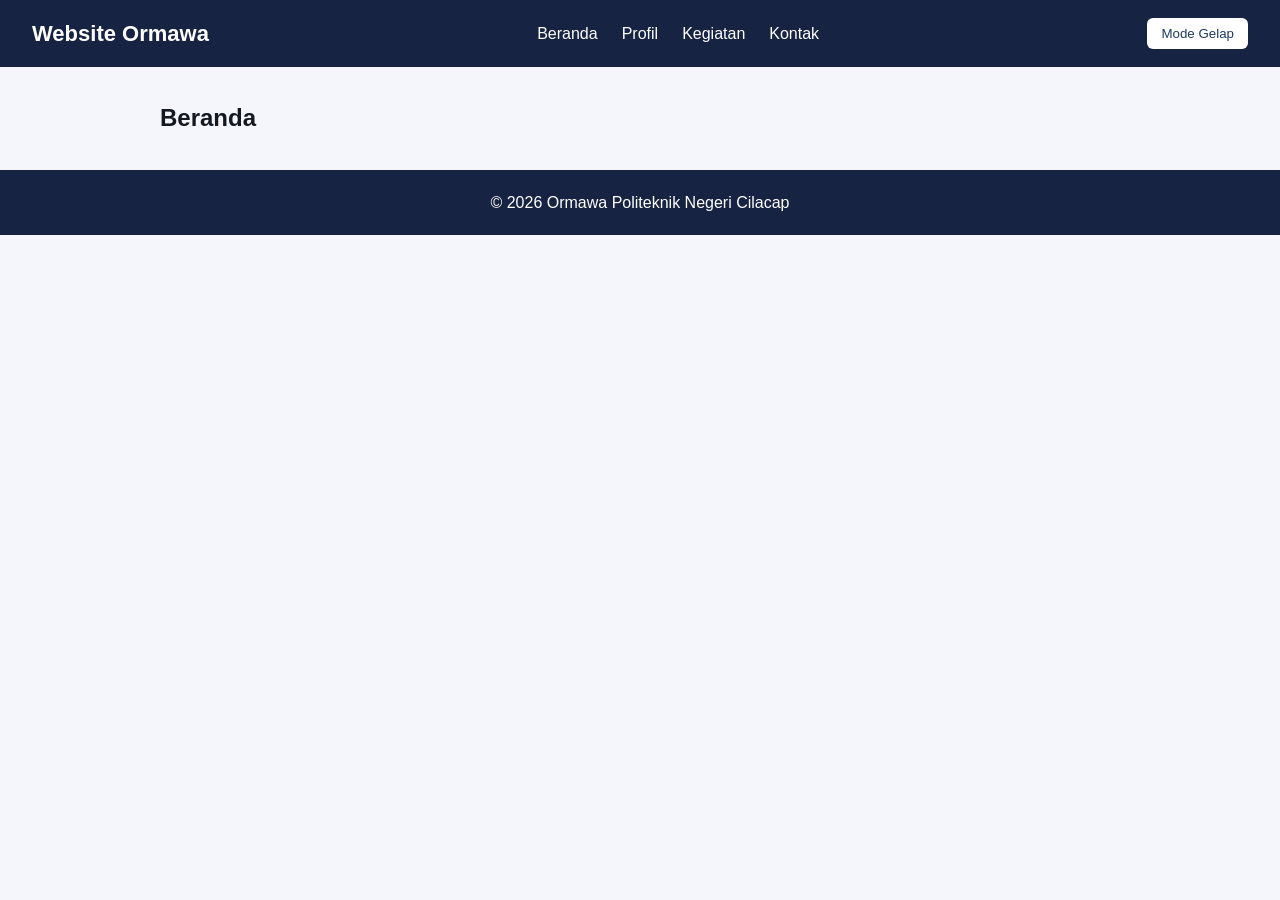
==== kegiatan.html @ 096a7ef9 "Membuat kerangka project 4 halaman" ====
<!DOCTYPE html>
<html lang="en">
<head>
    <meta charset="UTF-8">
    <meta name="viewport" content="width=device-width, initial-scale=1.0">
    <title>Beranda | Website Ormawa</title>
    <link rel="stylesheet" href="css/style.css">
</head>
<body>
    <!--Navbar-->
    <header class="navbar">
        <h1 class="logo">Website Ormawa</h1>
        <nav>
            <ul class="menu">
                <li><a href="index.html">Beranda</a></li>
                <li><a href="profil.html">Profil</a></li>
                <li><a href="kegiatan.html">Kegiatan</a></li>
                <li><a href="kontak.html">Kontak</a></li>
            </ul>
        </nav>
        <button id="tombol-tema" type="button">Mode Gelap</button>
    </header>


    <!--Konten Utama-->
    <main>
        <h2>Beranda</h2>
        <!--Isi halaman dikerjakan oleh anggota yang bertugas-->
    </main>

    <!--Footer-->
    <footer>
        <p>&copy; 2026 Ormawa Politeknik Negeri Cilacap</p>
    </footer>

    <script src="js/script.js"></script>
</body>
</html>
---- css/style.css ----
* { margin: 0; padding: 0; box-sizing: border-box;}

body {
    font-family: Arial, sans-serif;
    color: #141821;
    background-color: #f4f6fb;
    line-height: 1.6;
}

/* == BAGIAN UMUM ==*/
.navbar {
    display: flex;
    justify-content: space-between;
    align-items: center;
    flex-wrap: wrap;
    gap: 12px;
    padding: 16px 32px;
    background-color: #162342;
    color: white;
}
.logo { font-size: 22px;}
.menu { display: flex; gap: 24px; list-style: none;}
.menu a {color: white; text-decoration: none;}
.menu a:hover {text-decoration: underline;}
#tombol-tema {
    padding: 8px 14px;
    border: none;
    border-radius: 6px;
    background-color: white;
    color: #1f3864;
    cursor: pointer;
}

main { max-width: 1000px; margin: 0 auto; padding: 32px 20px;}

.gird-card {
    display: grid;
    grid-template-columns: repeat(auto-fit, minmax(240px, 1fr));
    gap: 20px;
}
.card {
    background-color: white;
    border: 1px solid #ccc;
    border-radius: 8px;
    padding: 20px;
}
.card img { width: 100%; border-radius: 6px; margin-bottom: 10px;}

footer {
    padding: 20px 32px;
    text-align: center;
    background-color: #162342;
    color: white;
}

/* Mode gelap (dipasang oleh JavaScript) */
body.gelap { background-color: #121826 ; color: #e8e8e8;}
body.gelap .card { background-color: #1c2538; border-color: #33415c;}

@media (max-width: 600px) {
    .navbar {flex-direction: column;}
    .menu { gap: 14px; }
}

/*===BAGIAN MAHASISWA 2 (Beranda)===*/

/*===BAGIAN MAHASISWA 3 (Profil)===*/

/*===BAGIAN MAHASISWA 2 (Kegiatan)===*/

/*===BAGIAN MAHASISWA 2 (Kontak dan Pendaftaran )===*/
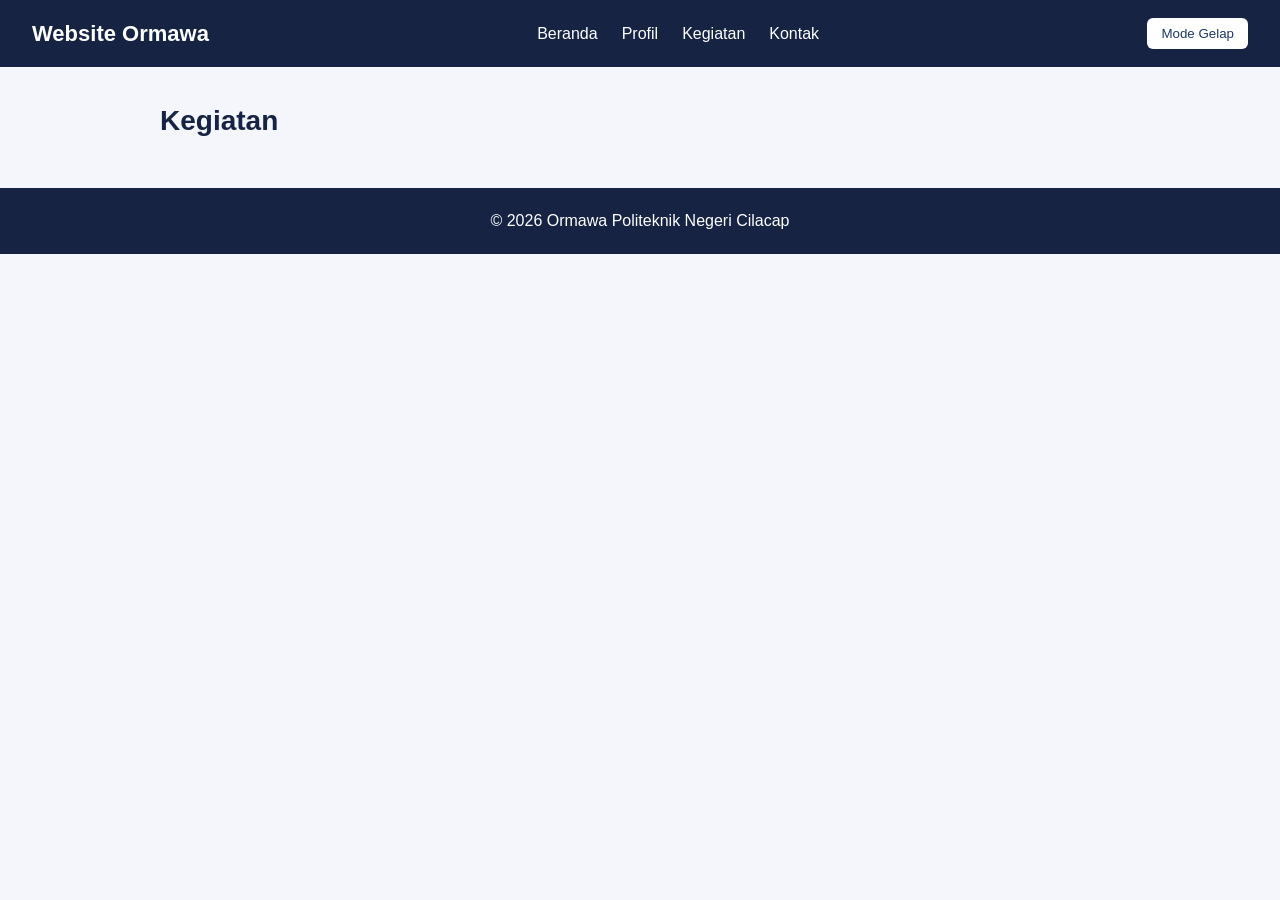
==== commit c05e0056: "TESTING" ====
--- a/kegiatan.html
+++ b/kegiatan.html
@@ -24,7 +24,7 @@
 
     <!--Konten Utama-->
     <main>
-        <h2>Beranda</h2>
+        <h2>Kegiatan</h2>
         <!--Isi halaman dikerjakan oleh anggota yang bertugas-->
     </main>
 
--- a/css/style.css
+++ b/css/style.css
@@ -9,6 +9,7 @@
 
 /* == BAGIAN UMUM ==*/
 .navbar {
+    object-fit: contain;
     display: flex;
     justify-content: space-between;
     align-items: center;
@@ -18,6 +19,7 @@
     background-color: #162342;
     color: white;
 }
+
 .logo { font-size: 22px;}
 .menu { display: flex; gap: 24px; list-style: none;}
 .menu a {color: white; text-decoration: none;}
@@ -66,7 +68,649 @@
 
 /*===BAGIAN MAHASISWA 3 (Profil)===*/
 
+/*===BAGIAN MAHASISWA 3 (Profil)===*/
+
+/* Header Profil */
+.profil-header {
+    text-align: center;
+    padding: 35px 25px;
+    margin-bottom: 24px;
+    background-color: #e5eaf5;
+    border-radius: 8px;
+}
+
+.profil-header h2 {
+    color: #162342;
+    font-size: 28px;
+    margin-bottom: 10px;
+}
+
+.profil-header p {
+    max-width: 700px;
+    margin: 0 auto;
+}
+
+/* Bagian Umum Profil */
+.profil-section {
+    background-color: white;
+    padding: 25px;
+    margin-bottom: 24px;
+    border: 1px solid #dce1eb;
+    border-radius: 8px;
+}
+
+.profil-section h2 {
+    color: #162342;
+    font-size: 24px;
+    margin-bottom: 14px;
+}
+
+.profil-section h3 {
+    color: #1f3864;
+    margin-top: 18px;
+    margin-bottom: 8px;
+}
+
+.profil-section p {
+    margin-bottom: 12px;
+}
+
+.profil-section ul,
+.profil-section ol {
+    padding-left: 24px;
+}
+
+.profil-section li {
+    margin-bottom: 6px;
+}
+
+/* Tombol Baca Selengkapnya */
+#tombol-baca {
+    padding: 9px 16px;
+    margin: 5px 0 12px;
+    border: none;
+    border-radius: 6px;
+    background-color: #1f3864;
+    color: white;
+    cursor: pointer;
+    font-size: 14px;
+    transition: background-color 0.3s;
+}
+
+#tombol-baca:hover {
+    background-color: #304e80;
+}
+
+/* Visi dan Misi */
+.visi-misi {
+    display: grid;
+    grid-template-columns: repeat(2, minmax(0, 1fr));
+    gap: 20px;
+}
+
+.visi,
+.misi {
+    padding: 20px;
+    background-color: #f4f6fb;
+    border-radius: 8px;
+    border: 1px solid #dce1eb;
+}
+
+.visi h3,
+.misi h3 {
+    margin-top: 0;
+}
+
+/* Struktur Kepengurusan */
+.struktur-list {
+    display: grid;
+    grid-template-columns: repeat(2, minmax(0, 1fr));
+    gap: 18px;
+    margin-top: 18px;
+}
+
+.struktur-card {
+    padding: 20px;
+    background-color: white;
+    border: 1px solid #dce1eb;
+    border-left: 4px solid #1f3864;
+    border-radius: 8px;
+    transition: transform 0.3s;
+}
+
+.struktur-card:hover {
+    transform: translateY(-3px);
+}
+
+.struktur-card h3 {
+    margin-top: 0;
+    color: #1f3864;
+}
+
+.struktur-card p {
+    margin-bottom: 0;
+}
+
+/* Daftar Organisasi */
+.organisasi-list {
+    display: grid;
+    grid-template-columns: repeat(2, minmax(0, 1fr));
+    gap: 20px;
+    margin-top: 18px;
+}
+
+.organisasi-card {
+    padding: 22px;
+    background-color: white;
+    border: 1px solid #dce1eb;
+    border-radius: 8px;
+    box-shadow: 0 3px 8px rgba(22, 35, 66, 0.06);
+    transition: transform 0.3s, box-shadow 0.3s;
+}
+
+.organisasi-card:hover {
+    transform: translateY(-4px);
+    box-shadow: 0 7px 15px rgba(22, 35, 66, 0.12);
+}
+
+.organisasi-card h3 {
+    margin-top: 0;
+    margin-bottom: 8px;
+    font-size: 21px;
+    color: #1f3864;
+}
+
+.organisasi-card p:last-child {
+    margin-bottom: 0;
+}
+
+/* Mode Gelap - Halaman Profil */
+body.gelap .profil-header {
+    background-color: #1c2538;
+}
+
+body.gelap .profil-header h2,
+body.gelap .profil-section h2,
+body.gelap .profil-section h3 {
+    color: #c8d7ff;
+}
+
+body.gelap .profil-section,
+body.gelap .struktur-card,
+body.gelap .organisasi-card {
+    background-color: #1c2538;
+    border-color: #33415c;
+}
+
+body.gelap .visi,
+body.gelap .misi {
+    background-color: #263149;
+    border-color: #33415c;
+}
+
+body.gelap .struktur-card {
+    border-left-color: #7898dc;
+}
+
+body.gelap #tombol-baca {
+    background-color: #38568d;
+}
+
+body.gelap #tombol-baca:hover {
+    background-color: #496aa7;
+}
+
+/* Responsif untuk HP */
+@media (max-width: 600px) {
+    .profil-header {
+        padding: 25px 18px;
+    }
+
+    .profil-header h2 {
+        font-size: 23px;
+    }
+
+    .profil-section {
+        padding: 18px;
+    }
+
+    .profil-section h2 {
+        font-size: 21px;
+    }
+
+    .visi-misi,
+    .struktur-list,
+    .organisasi-list {
+        grid-template-columns: 1fr;
+    }
+
+    .struktur-card,
+    .organisasi-card {
+        padding: 18px;
+    }
+}
+
+
 /*===BAGIAN MAHASISWA 2 (Kegiatan)===*/
 
 /*===BAGIAN MAHASISWA 2 (Kontak dan Pendaftaran )===*/
 
+/*===BAGIAN MAHASISWA 2 (Kontak dan Pendaftaran )===*/
+
+/* Judul halaman kontak */
+main > h2 {
+    color: #162342;
+    font-size: 28px;
+    margin-bottom: 12px;
+}
+
+/* Paragraf pembuka */
+main > p {
+    margin-bottom: 24px;
+    color: #555;
+}
+
+/* Informasi kontak dan ringkasan pendaftaran */
+.informasi-kontak {
+    background-color: white;
+    border: 1px solid #d5dbea;
+    border-left: 5px solid #162342;
+    border-radius: 8px;
+    padding: 24px;
+    margin-bottom: 24px;
+    box-shadow: 0 3px 8px rgba(22, 35, 66, 0.08);
+}
+
+.informasi-kontak h3 {
+    color: #162342;
+    font-size: 21px;
+    margin-bottom: 14px;
+}
+
+.informasi-kontak p {
+    margin-bottom: 10px;
+    overflow-wrap: anywhere;
+}
+
+.informasi-kontak strong {
+    color: #162342;
+}
+
+/* Formulir pendaftaran */
+.form-pendaftaran {
+    background-color: white;
+    border: 1px solid #d5dbea;
+    border-radius: 8px;
+    padding: 24px;
+    margin-bottom: 24px;
+    box-shadow: 0 3px 8px rgba(22, 35, 66, 0.08);
+}
+
+.form-pendaftaran h3 {
+    color: #162342;
+    font-size: 21px;
+    margin-bottom: 8px;
+}
+
+.form-pendaftaran > p {
+    margin-bottom: 20px;
+    color: #555;
+}
+
+/* Kelompok input */
+.form-group {
+    margin-bottom: 18px;
+}
+
+.form-group label {
+    display: block;
+    font-weight: bold;
+    margin-bottom: 7px;
+    color: #141821;
+}
+
+/* Input nama, NIM, dan pilihan */
+.form-group input,
+.form-group select {
+    display: block;
+    width: 100%;
+    padding: 11px 12px;
+    border: 1px solid #cbd2df;
+    border-radius: 6px;
+    background-color: white;
+    color: #141821;
+    font-family: Arial, sans-serif;
+    font-size: 15px;
+}
+
+/* Efek saat kolom dipilih */
+.form-group input:focus,
+.form-group select:focus {
+    outline: none;
+    border-color: #315a9c;
+    box-shadow: 0 0 0 3px rgba(49, 90, 156, 0.15);
+}
+
+/* Tombol kirim dan tombol kembali */
+.form-pendaftaran button,
+#tombol-kembali {
+    display: block;
+    width: 100%;
+    padding: 12px;
+    border: none;
+    border-radius: 6px;
+    background-color: #162342;
+    color: white;
+    font-size: 15px;
+    font-weight: bold;
+    cursor: pointer;
+    transition: background-color 0.2s;
+}
+
+.form-pendaftaran button:hover,
+#tombol-kembali:hover {
+    background-color: #2b4575;
+}
+
+/* Pesan validasi JavaScript */
+#pesan-validasi {
+    margin-top: 14px;
+    margin-bottom: 0;
+    text-align: center;
+    font-weight: bold;
+    overflow-wrap: anywhere;
+}
+
+/* Ringkasan hasil pendaftaran */
+#hasil-pendaftaran {
+    border-left-color: #23864a;
+    margin-top: 24px;
+}
+
+#hasil-pendaftaran h3 {
+    color: #23864a;
+}
+
+#hasil-pendaftaran p:last-of-type {
+    margin-top: 14px;
+    font-size: 14px;
+}
+
+/* Memastikan hasil tersembunyi sebelum formulir dikirim */
+[hidden] {
+    display: none !important;
+}
+
+/* Mode gelap untuk bagian kontak */
+body.gelap main > h2 {
+    color: #a9c7ff;
+}
+
+body.gelap main > p {
+    color: #d0d5df;
+}
+
+body.gelap .informasi-kontak,
+body.gelap .form-pendaftaran {
+    background-color: #1c2538;
+    color: #e8e8e8;
+    border-color: #33415c;
+}
+
+body.gelap .informasi-kontak h3,
+body.gelap .informasi-kontak strong,
+body.gelap .form-pendaftaran h3,
+body.gelap .form-group label {
+    color: #e8e8e8;
+}
+
+body.gelap .form-pendaftaran > p {
+    color: #c5ccda;
+}
+
+body.gelap .form-group input,
+body.gelap .form-group select {
+    background-color: #121826;
+    color: #e8e8e8;
+    border-color: #46536d;
+}
+
+body.gelap .form-group input::placeholder {
+    color: #aab3c4;
+}
+
+body.gelap .form-group input:focus,
+body.gelap .form-group select:focus {
+    border-color: #a9c7ff;
+}
+
+body.gelap #hasil-pendaftaran h3 {
+    color: #86e3a4;
+}
+
+/* Tampilan HP */
+@media (max-width: 600px) {
+    main > h2 {
+        font-size: 23px;
+    }
+
+    .informasi-kontak,
+    .form-pendaftaran {
+        padding: 18px;
+    }
+
+    .informasi-kontak h3,
+    .form-pendaftaran h3 {
+        font-size: 19px;
+    }
+
+    .form-group input,
+    .form-group select {
+        font-size: 14px;
+    }
+
+    .form-pendaftaran button,
+    #tombol-kembali {
+        padding: 11px;
+    }
+}
+
+/* Beranda */
+.beranda-page {
+    background-color: #f4f6f9;
+    color: #333;
+}
+
+.beranda-page header {
+    display: flex;
+    justify-content: space-between;
+    align-items: center;
+    gap: 16px;
+    padding: 15px 30px;
+    background-color: #1d2a44;
+    color: white;
+}
+
+.beranda-page .brand {
+    display: flex;
+    align-items: center;
+    gap: 12px;
+}
+
+.beranda-page .brand-logo-img {
+    width: 80px;
+    height: 80px;
+    object-fit: contain;
+}
+
+.beranda-page .brand h1 {
+    font-size: 18px;
+    font-weight: 600;
+}
+
+.beranda-page nav a {
+    color: #ccc;
+    text-decoration: none;
+    font-size: 14px;
+    transition: color 0.2s;
+}
+
+.beranda-page nav a[aria-current="page"],
+.beranda-page nav a:hover {
+    color: white;
+    font-weight: bold;
+}
+
+.beranda-page .container {
+    max-width: 900px;
+    margin: 30px auto;
+    padding: 0 15px;
+}
+
+.beranda-page .hero {
+    margin-bottom: 30px;
+    padding: 40px 25px;
+    border: 1px solid #e1e4e8;
+    border-radius: 8px;
+    background: white;
+    text-align: center;
+    box-shadow: 0 2px 5px rgba(0, 0, 0, 0.05);
+}
+
+.beranda-page .hero h2 {
+    margin-bottom: 12px;
+    color: #1d2a44;
+    font-size: 24px;
+}
+
+.beranda-page .hero p {
+    max-width: 700px;
+    margin: 0 auto 25px;
+    color: #555;
+    font-size: 15px;
+    line-height: 1.6;
+}
+
+.beranda-page .btn-primary {
+    display: inline-block;
+    padding: 12px 24px;
+    border-radius: 5px;
+    background-color: #1d2a44;
+    color: white;
+    text-decoration: none;
+    font-size: 14px;
+    font-weight: 600;
+    transition: background 0.2s ease;
+}
+
+.beranda-page .btn-primary:hover {
+    background-color: #2b3d60;
+}
+
+.beranda-page .section-title {
+    margin-bottom: 15px;
+    color: #1d2a44;
+    font-size: 18px;
+}
+
+.beranda-page .kegiatan-grid {
+    display: grid;
+    grid-template-columns: repeat(auto-fit, minmax(260px, 1fr));
+    gap: 20px;
+    margin-bottom: 30px;
+}
+
+.beranda-page .kegiatan-card {
+    overflow: hidden;
+    border: 1px solid #e1e4e8;
+    border-radius: 8px;
+    background: white;
+    box-shadow: 0 2px 4px rgba(0, 0, 0, 0.02);
+}
+
+.beranda-page .kegiatan-img {
+    display: flex;
+    width: 100%;
+    height: 150px;
+    align-items: center;
+    justify-content: center;
+    background-color: #d1d5db;
+    color: #6b7280;
+    font-size: 13px;
+}
+
+.beranda-page .kegiatan-body {
+    padding: 15px;
+}
+
+.beranda-page .kegiatan-date {
+    margin-bottom: 5px;
+    color: #888;
+    font-size: 12px;
+}
+
+.beranda-page .kegiatan-card h4 {
+    margin-bottom: 8px;
+    color: #1d2a44;
+    font-size: 16px;
+}
+
+.beranda-page .kegiatan-card p {
+    color: #666;
+    font-size: 13px;
+    line-height: 1.4;
+}
+
+.beranda-page #tombol-tema {
+    padding: 8px 14px;
+    border: none;
+    border-radius: 6px;
+    background-color: white;
+    color: #1f3864;
+    cursor: pointer;
+}
+
+.beranda-page footer {
+    margin-top: 40px;
+    padding: 20px;
+    border-top: 1px solid #ddd;
+    background-color: #1d2a44;
+    color: white;
+    text-align: center;
+    font-size: 12px;
+}
+
+body.gelap.beranda-page {
+    background-color: #121826;
+    color: #e8e8e8;
+}
+
+body.gelap.beranda-page .hero,
+body.gelap.beranda-page .kegiatan-card {
+    border-color: #33415c;
+    background-color: #1c2538;
+}
+
+body.gelap.beranda-page .hero h2,
+body.gelap.beranda-page .section-title,
+body.gelap.beranda-page .kegiatan-card h4 {
+    color: #c8d7ff;
+}
+
+body.gelap.beranda-page .hero p,
+body.gelap.beranda-page .kegiatan-card p {
+    color: #d0d5df;
+}
+
+@media (max-width: 700px) {
+    .beranda-page header {
+        flex-direction: column;
+        padding: 15px;
+    }
+
+    .beranda-page .menu {
+        flex-wrap: wrap;
+        justify-content: center;
+        gap: 14px;
+    }
+}
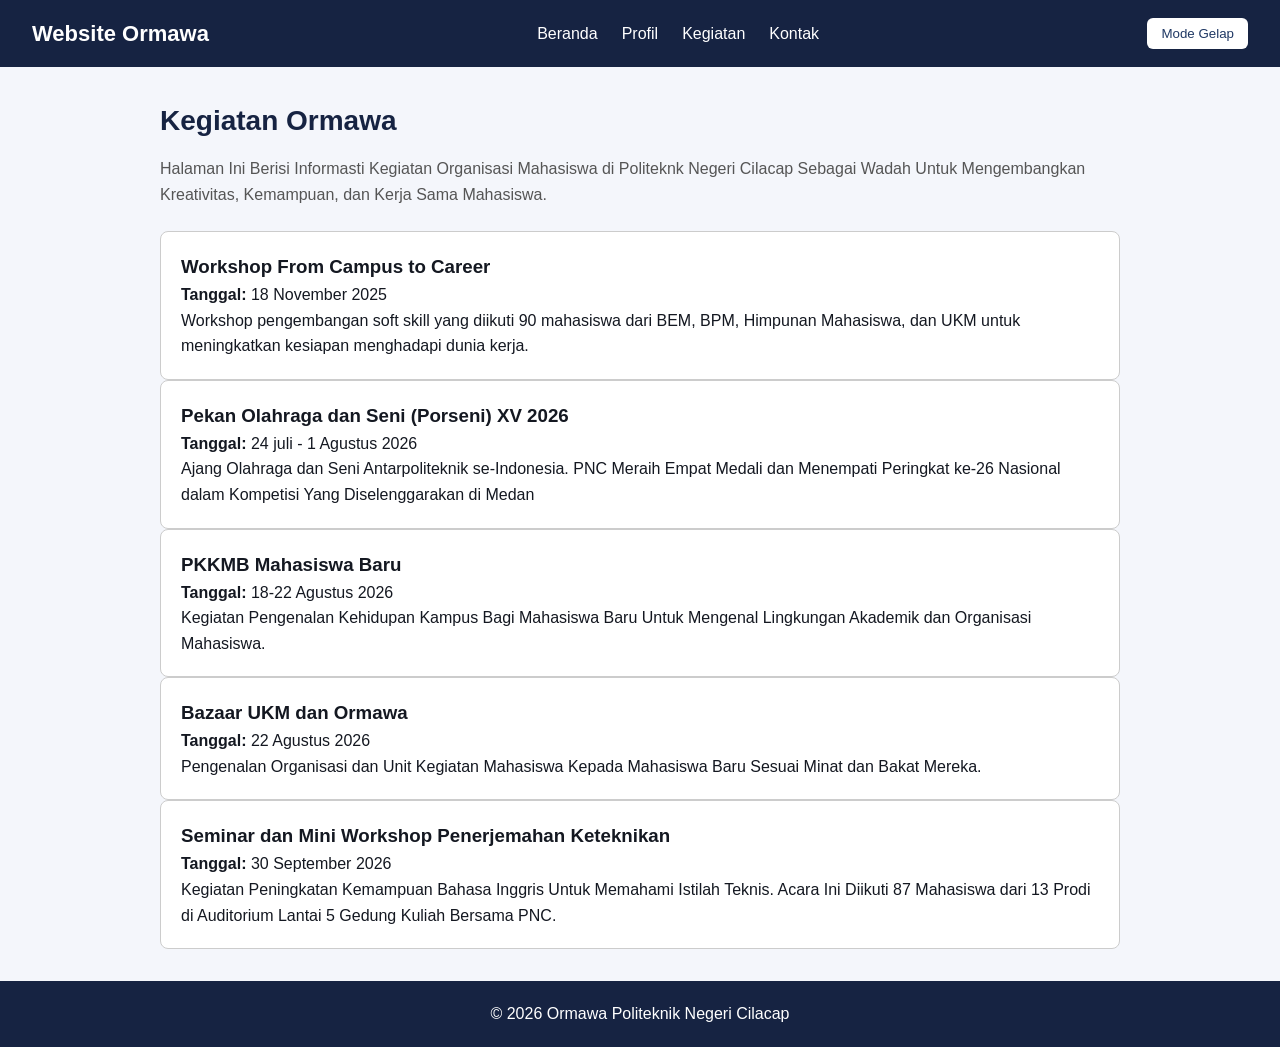
==== commit 61c04afd: "Arya Menambahkan Isi Main" ====
--- a/kegiatan.html
+++ b/kegiatan.html
@@ -22,13 +22,46 @@
     </header>
 
 
-    <!--Konten Utama-->
     <main>
-        <h2>Kegiatan</h2>
-        <!--Isi halaman dikerjakan oleh anggota yang bertugas-->
+        <h2>Kegiatan Ormawa</h2>
+        <p>Halaman Ini Berisi Informasti Kegiatan Organisasi Mahasiswa di Politeknk Negeri Cilacap Sebagai Wadah Untuk Mengembangkan Kreativitas, Kemampuan, dan Kerja Sama Mahasiswa.</p>
+        
+        <div class="grid-card">
+            <div class="card">
+                <h3>Workshop From Campus to Career</h3>
+                <p><strong>Tanggal:</strong> 18 November 2025</p>
+                <p>Workshop pengembangan soft skill yang diikuti 90 mahasiswa
+                dari BEM, BPM, Himpunan Mahasiswa, dan UKM untuk meningkatkan
+                kesiapan menghadapi dunia kerja.</p>
+            </div>
+
+            <div class="card">
+                <h3>Pekan Olahraga dan Seni (Porseni) XV 2026</h3>
+                <p><strong>Tanggal:</strong> 24 juli - 1 Agustus 2026</p>
+                <p>Ajang Olahraga dan Seni Antarpoliteknik se-Indonesia. PNC Meraih Empat Medali dan Menempati Peringkat ke-26 Nasional dalam Kompetisi Yang Diselenggarakan di Medan</p>
+            </div>
+
+            <div class="card">
+                <h3>PKKMB Mahasiswa Baru</h3>
+                <p><strong>Tanggal:</strong> 18-22 Agustus 2026</p>
+                <p>Kegiatan Pengenalan Kehidupan Kampus Bagi Mahasiswa Baru Untuk Mengenal Lingkungan Akademik dan Organisasi Mahasiswa.</p>
+            </div>
+            
+            <div class="card">
+                <h3>Bazaar UKM dan Ormawa</h3>
+                <p><strong>Tanggal:</strong> 22 Agustus 2026</p>
+                <p>Pengenalan Organisasi dan Unit Kegiatan Mahasiswa Kepada Mahasiswa Baru Sesuai Minat dan Bakat Mereka.</p>
+            </div>
+
+            <div class="card">
+                <h3>Seminar dan Mini Workshop Penerjemahan Keteknikan</h3>
+                <p><strong>Tanggal:</strong> 30 September 2026</p>
+                <p>Kegiatan Peningkatan Kemampuan Bahasa Inggris Untuk Memahami Istilah Teknis. Acara Ini Diikuti 87 Mahasiswa dari 13 Prodi di Auditorium Lantai 5 Gedung Kuliah Bersama PNC.</p>
+            </div>
+        </div>
     </main>
 
-    <!--Footer-->
+    
     <footer>
         <p>&copy; 2026 Ormawa Politeknik Negeri Cilacap</p>
     </footer>
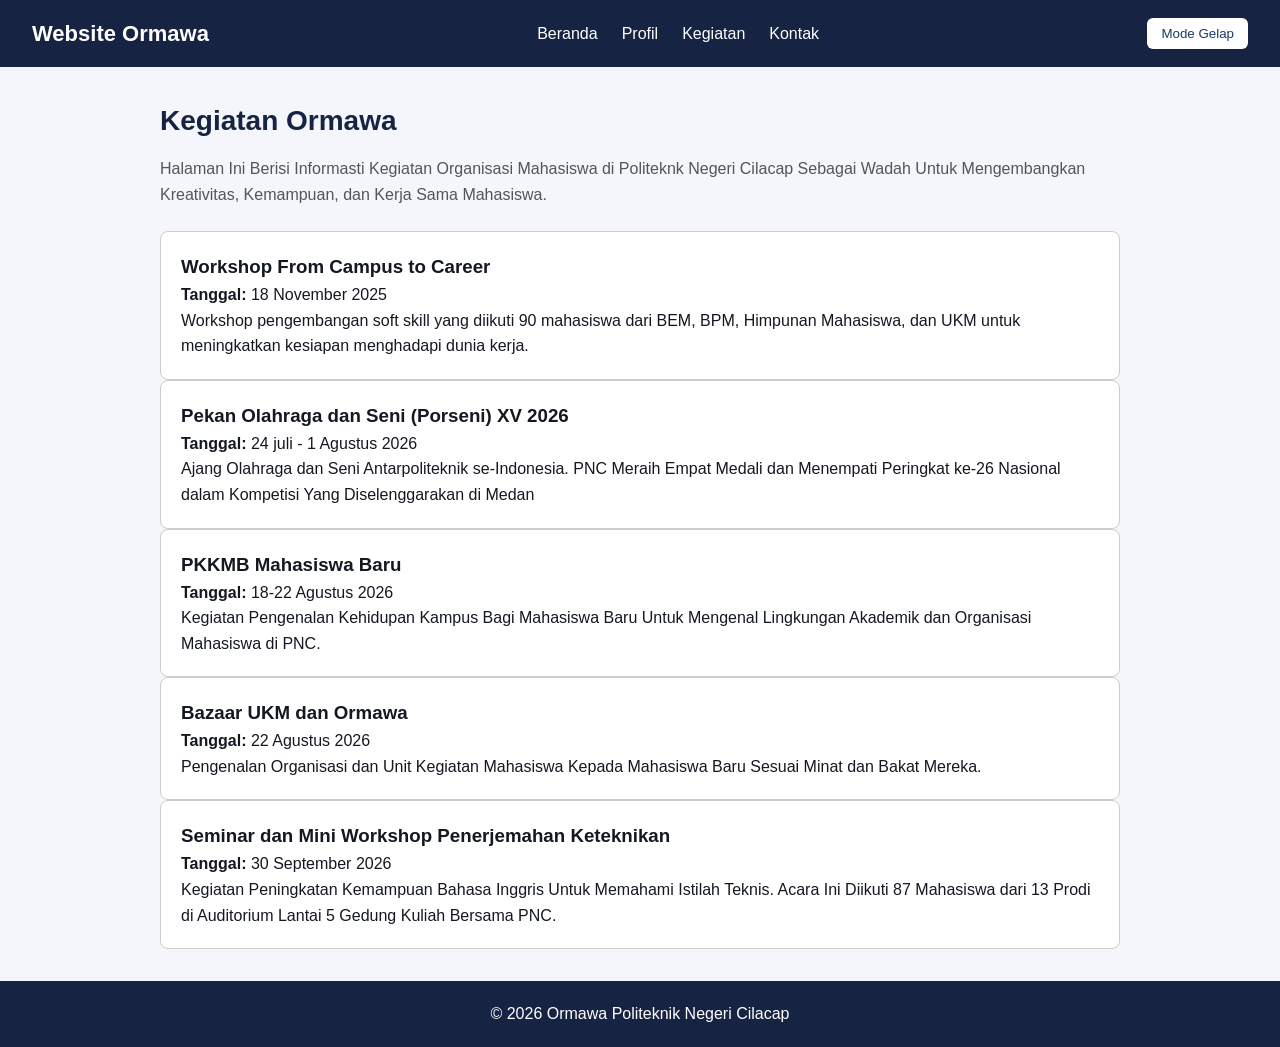
==== commit 4fe6e5ce: "Arya Mengedit Card di Main" ====
--- a/kegiatan.html
+++ b/kegiatan.html
@@ -44,7 +44,7 @@
             <div class="card">
                 <h3>PKKMB Mahasiswa Baru</h3>
                 <p><strong>Tanggal:</strong> 18-22 Agustus 2026</p>
-                <p>Kegiatan Pengenalan Kehidupan Kampus Bagi Mahasiswa Baru Untuk Mengenal Lingkungan Akademik dan Organisasi Mahasiswa.</p>
+                <p>Kegiatan Pengenalan Kehidupan Kampus Bagi Mahasiswa Baru Untuk Mengenal Lingkungan Akademik dan Organisasi Mahasiswa di PNC.</p>
             </div>
             
             <div class="card">
